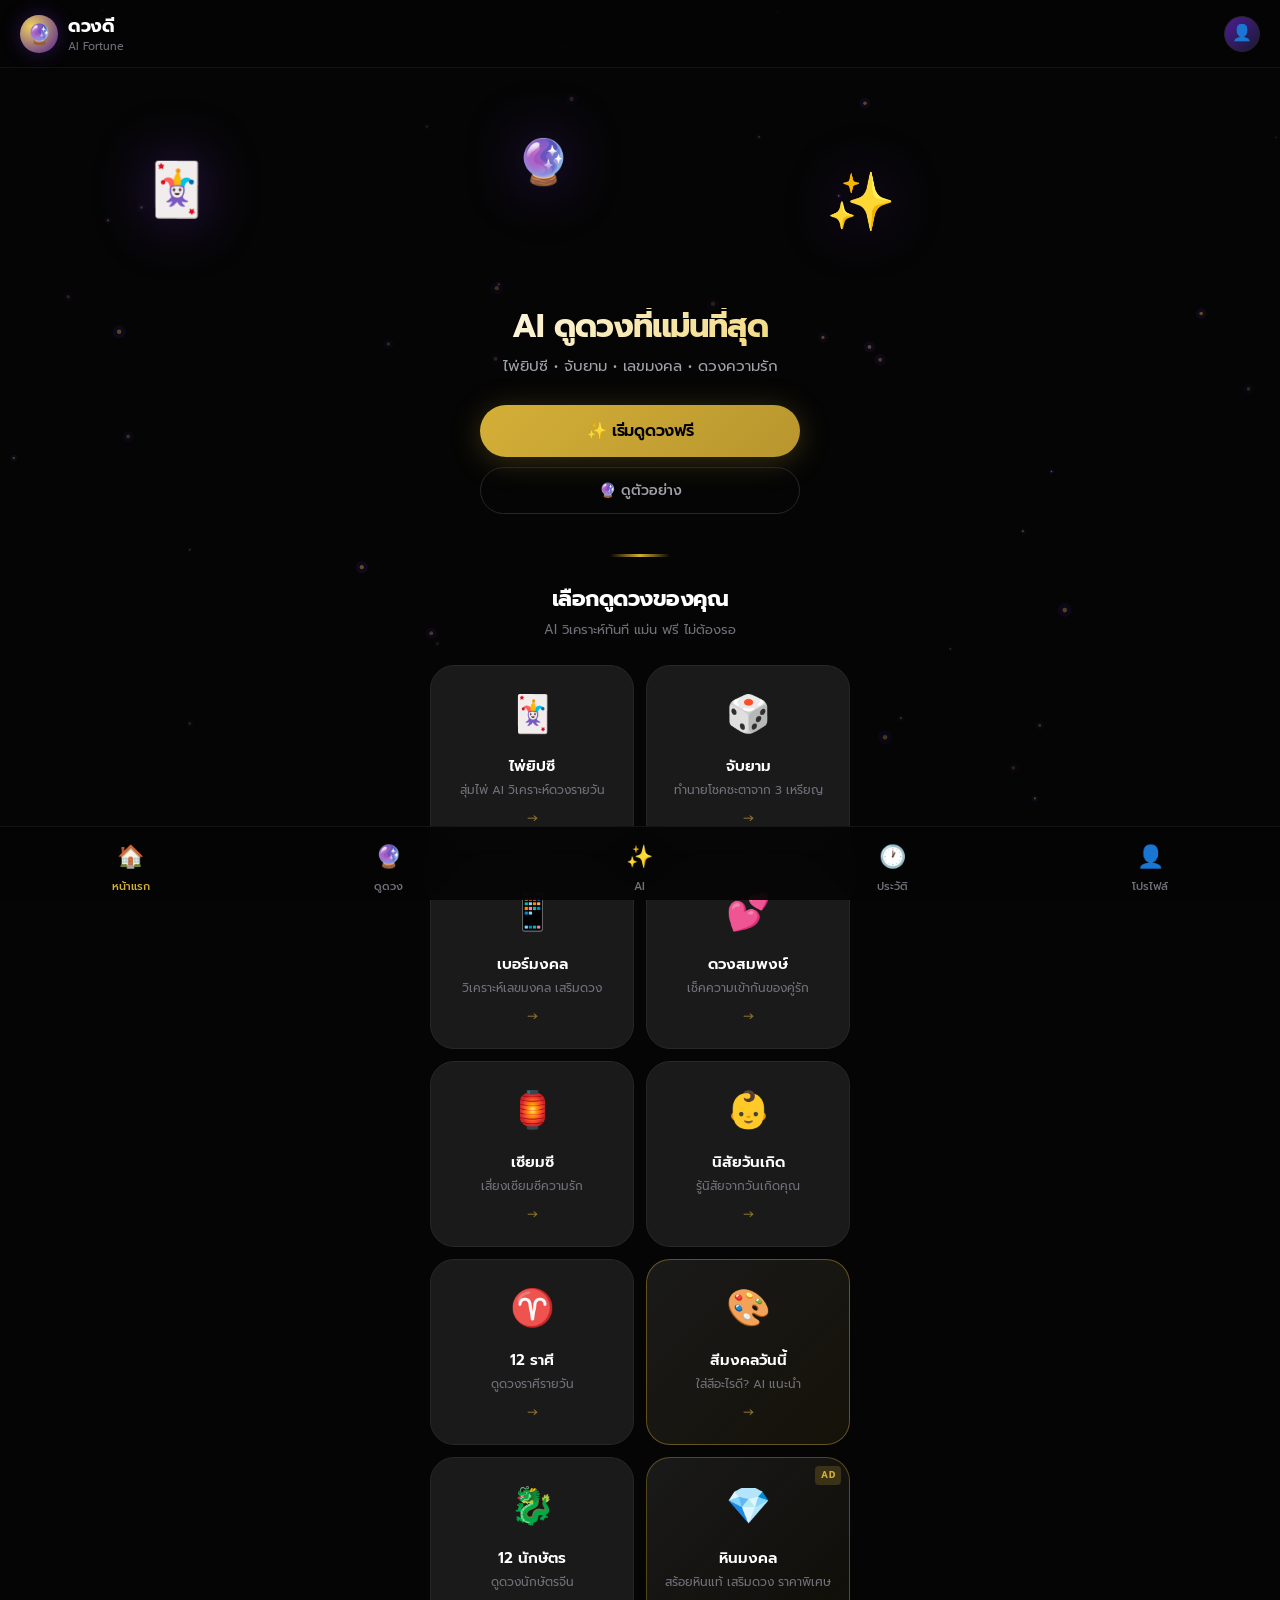
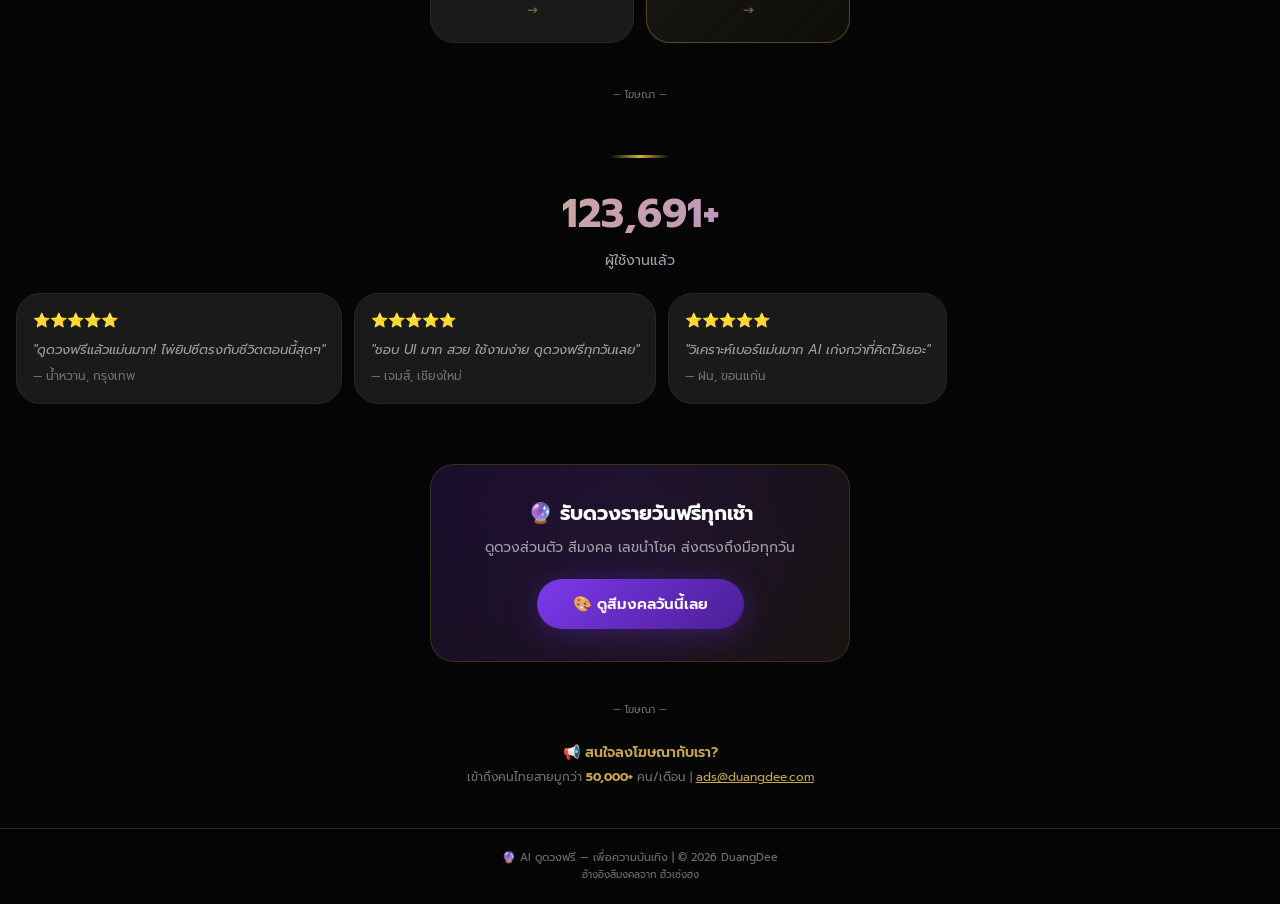
==== templates/versions/v2/index.html @ b40ad08e "v3.0.0: นภาลัย — Mystical Luxury redesign + version archive - Rebrand: ดวงดี → นภาลัย | NAPALAI ASTR" ====
<!DOCTYPE html>
<html lang="th">
<head>
<meta charset="UTF-8">
<meta name="viewport" content="width=device-width, initial-scale=1.0, viewport-fit=cover">
<title>🔮 ดวงดี — AI ดูดวงฟรี</title>
<meta name="description" content="AI ดูดวงที่แม่นที่สุด — ไพ่ยิปซี จับยาม เลขมงคล ดวงความรัก ฟรี 24 ชม.">
<link rel="stylesheet" href="/static/style.css">

<!-- Google AdSense -->
<script async src="https://pagead2.googlesyndication.com/pagead/js/adsbygoogle.js?client=ca-pub-XXXXXXXXXXXXXXXX"
     crossorigin="anonymous"></script>

<style>body{opacity:0;animation:fadeIn 0.6s ease forwards}@keyframes fadeIn{to{opacity:1}}</style>
</head>
<body>

<!-- Particles -->
<canvas id="particles"></canvas>

<!-- Navbar -->
<nav class="navbar">
  <div class="nav-left">
    <div class="nav-logo">🔮</div>
    <div class="nav-brand">
      <h1>ดวงดี</h1>
      <span>AI Fortune</span>
    </div>
  </div>
  <div class="nav-avatar">👤</div>
</nav>

<!-- Hero -->
<section class="hero">
  <div class="hero-cards">
    <span class="tarot-float">🃏</span>
    <span class="tarot-float">🔮</span>
    <span class="tarot-float">✨</span>
  </div>
  <h2>AI ดูดวงที่แม่นที่สุด</h2>
  <p>ไพ่ยิปซี • จับยาม • เลขมงคล • ดวงความรัก</p>
  <div class="hero-cta">
    <button class="btn-primary" onclick="document.querySelector('.features').scrollIntoView({behavior:'smooth'})">✨ เริ่มดูดวงฟรี</button>
    <button class="btn-secondary" onclick="scrollToSection('preview')">🔮 ดูตัวอย่าง</button>
  </div>
</section>

<!-- Features -->
<section class="features" id="fortune">
  <div class="glow-divider"></div>
  <div class="section-title">เลือกดูดวงของคุณ</div>
  <div class="section-sub">AI วิเคราะห์ทันที แม่น ฟรี ไม่ต้องรอ</div>
  <div class="feature-grid">
    <div class="feat-card fade-up" onclick="openFortune('tarot')">
      <span class="feat-icon">🃏</span>
      <h3>ไพ่ยิปซี</h3>
      <p>สุ่มไพ่ AI วิเคราะห์ดวงรายวัน</p>
      <span class="feat-arrow">→</span>
    </div>
    <div class="feat-card fade-up" onclick="openFortune('yam')">
      <span class="feat-icon">🎲</span>
      <h3>จับยาม</h3>
      <p>ทำนายโชคชะตาจาก 3 เหรียญ</p>
      <span class="feat-arrow">→</span>
    </div>
    <div class="feat-card fade-up" onclick="openFortune('phone')">
      <span class="feat-icon">📱</span>
      <h3>เบอร์มงคล</h3>
      <p>วิเคราะห์เลขมงคล เสริมดวง</p>
      <span class="feat-arrow">→</span>
    </div>
    <div class="feat-card fade-up" onclick="openFortune('compatibility')">
      <span class="feat-icon">💕</span>
      <h3>ดวงสมพงษ์</h3>
      <p>เช็คความเข้ากันของคู่รัก</p>
      <span class="feat-arrow">→</span>
    </div>
    <div class="feat-card fade-up" onclick="openFortune('siamsi')">
      <span class="feat-icon">🏮</span>
      <h3>เซียมซี</h3>
      <p>เสี่ยงเซียมซีความรัก</p>
      <span class="feat-arrow">→</span>
    </div>
    <div class="feat-card fade-up" onclick="openFortune('birthday')">
      <span class="feat-icon">👶</span>
      <h3>นิสัยวันเกิด</h3>
      <p>รู้นิสัยจากวันเกิดคุณ</p>
      <span class="feat-arrow">→</span>
    </div>
    <div class="feat-card fade-up" onclick="openFortune('zodiac')">
      <span class="feat-icon">♈</span>
      <h3>12 ราศี</h3>
      <p>ดูดวงราศีรายวัน</p>
      <span class="feat-arrow">→</span>
    </div>
    <div class="feat-card fade-up" onclick="openFortune('colorme')" style="border-color:rgba(212,175,55,0.4);background:linear-gradient(135deg,var(--bg-card),rgba(212,175,55,0.08))">
      <span class="feat-icon">🎨</span>
      <h3>สีมงคลวันนี้</h3>
      <p>ใส่สีอะไรดี? AI แนะนำ</p>
      <span class="feat-arrow">→</span>
    </div>
    <div class="feat-card fade-up" onclick="openFortune('chinese')">
      <span class="feat-icon">🐉</span>
      <h3>12 นักษัตร</h3>
      <p>ดูดวงนักษัตรจีน</p>
      <span class="feat-arrow">→</span>
    </div>
    <!-- Affiliate: Shopee สายมู -->
    <a class="feat-card affiliate-card fade-up" href="https://shope.ee/XXXXXXXXXXXXXXXXX" target="_blank" rel="nofollow sponsored">
      <span class="feat-icon">💎</span>
      <h3>หินมงคล</h3>
      <p>สร้อยหินแท้ เสริมดวง ราคาพิเศษ</p>
      <span class="feat-arrow">→</span>
    </a>
  </div>
</section>

<!-- Ad Slot 1: Top Banner -->
<div class="ad-slot" style="max-width:600px;margin:0 auto 32px;">
  <ins class="adsbygoogle"
       style="display:block"
       data-ad-client="ca-pub-XXXXXXXXXXXXXXXX"
       data-ad-slot="1234567890"
       data-ad-format="auto"
       data-full-width-responsive="true"></ins>
  <script>(adsbygoogle = window.adsbygoogle || []).push({});</script>
  <p style="font-size:10px;color:var(--text-muted);margin-top:4px;text-align:center;">— โฆษณา —</p>
</div>

<!-- Social Proof -->
<section class="social-proof fade-up" id="preview">
  <div class="glow-divider"></div>
  <div class="counter" id="user-count">0</div>
  <div class="counter-label">ผู้ใช้งานแล้ว</div>
  <div class="testimonials">
    <div class="testimonial">
      <div class="stars">⭐⭐⭐⭐⭐</div>
      <div class="quote">"ดูดวงฟรีแล้วแม่นมาก! ไพ่ยิปซีตรงกับชีวิตตอนนี้สุดๆ"</div>
      <div class="author">— น้ำหวาน, กรุงเทพ</div>
    </div>
    <div class="testimonial">
      <div class="stars">⭐⭐⭐⭐⭐</div>
      <div class="quote">"ชอบ UI มาก สวย ใช้งานง่าย ดูดวงฟรีทุกวันเลย"</div>
      <div class="author">— เจมส์, เชียงใหม่</div>
    </div>
    <div class="testimonial">
      <div class="stars">⭐⭐⭐⭐⭐</div>
      <div class="quote">"วิเคราะห์เบอร์แม่นมาก AI เก่งกว่าที่คิดไว้เยอะ"</div>
      <div class="author">— ฝน, ขอนแก่น</div>
    </div>
  </div>
</section>

<!-- Lead Magnet CTA -->
<section class="premium-cta fade-up">
  <div class="premium-card">
    <h3>🔮 รับดวงรายวันฟรีทุกเช้า</h3>
    <p>ดูดวงส่วนตัว สีมงคล เลขนำโชค ส่งตรงถึงมือทุกวัน</p>
    <button class="btn-premium" onclick="openFortune('colorme')">🎨 ดูสีมงคลวันนี้เลย</button>
  </div>
</section>

<!-- Ad Slot 2: Bottom Banner -->
<div class="ad-slot" style="max-width:600px;margin:0 auto 24px;">
  <ins class="adsbygoogle"
       style="display:block"
       data-ad-client="ca-pub-XXXXXXXXXXXXXXXX"
       data-ad-slot="1234567891"
       data-ad-format="auto"
       data-full-width-responsive="true"></ins>
  <script>(adsbygoogle = window.adsbygoogle || []).push({});</script>
  <p style="font-size:10px;color:var(--text-muted);margin-top:4px;text-align:center;">— โฆษณา —</p>
</div>

<!-- Ad Contact -->
<div style="max-width:600px;margin:0 auto 40px;text-align:center;">
  <p style="color:#c9a84c;font-weight:600;margin-bottom:4px;font-size:14px">📢 สนใจลงโฆษณากับเรา?</p>
  <p style="color:var(--text-muted);font-size:12px;">เข้าถึงคนไทยสายมูกว่า <b style="color:#c9a84c">50,000+</b> คน/เดือน | <a href="mailto:ads@duangdee.com" style="color:#c9a84c;">ads@duangdee.com</a></p>
</div>

<footer style="text-align:center;padding:20px 16px;color:var(--text-muted);font-size:11px;border-top:1px solid var(--border)">
  🔮 AI ดูดวงฟรี — เพื่อความบันเทิง | © 2026 DuangDee<br>
  <span style="font-size:10px">อ้างอิงสีมงคลจาก ฮั่วเซ่งฮง</span>
</footer>

<!-- Bottom Nav -->
<nav class="bottom-nav">
  <div class="nav-item active" onclick="scrollTopFn()">
    <span class="nav-icon">🏠</span> หน้าแรก
  </div>
  <div class="nav-item" onclick="document.querySelector('.features').scrollIntoView({behavior:'smooth'})">
    <span class="nav-icon">🔮</span> ดูดวง
  </div>
  <div class="nav-item" onclick="openFortune('tarot')">
    <span class="nav-icon">✨</span> AI
  </div>
  <div class="nav-item">
    <span class="nav-icon">🕐</span> ประวัติ
  </div>
  <div class="nav-item">
    <span class="nav-icon">👤</span> โปรไฟล์
  </div>
</nav>

<!-- Result Panel -->
<div class="result-panel" id="resultPanel">
  <button class="result-close" onclick="closeResult()">✕</button>
  <div class="loader-ring" id="loader">
    <div class="ring"></div>
  </div>
  <div class="result-reading" id="resultContent"></div>
  <!-- Ad Slot 3: In-Content (shown after reading) -->
  <div id="resultAd" style="display:none;max-width:336px;margin:24px auto 0;">
    <!-- Affiliate: Shopee -->
    <a href="https://shope.ee/XXXXXXXXXXXXXXXXX" target="_blank" rel="nofollow sponsored" style="text-decoration:none;color:inherit;display:block;margin-bottom:16px;">
      <div style="background:linear-gradient(135deg, rgba(201,168,76,0.15), rgba(124,58,237,0.1));border:1px solid rgba(201,168,76,0.3);border-radius:12px;padding:14px 16px;">
        <div style="font-size:14px;color:#c9a84c;margin-bottom:4px;">💎 เสริมดวงด้วยหินมงคล</div>
        <div style="font-size:12px;color:#9a8a6a;">สร้อยข้อมือหินแท้ ราคาพิเศษ — คลิกดูเลย!</div>
      </div>
    </a>
    <!-- AdSense -->
    <ins class="adsbygoogle"
         style="display:block"
         data-ad-client="ca-pub-XXXXXXXXXXXXXXXX"
         data-ad-slot="1234567892"
         data-ad-format="rectangle"
         data-full-width-responsive="true"></ins>
    <script>(adsbygoogle = window.adsbygoogle || []).push({});</script>
    <p style="font-size:10px;color:var(--text-muted);margin-top:4px;text-align:center;">— โฆษณา —</p>
  </div>
</div>

<!-- Feature Input Panels -->
<div class="feat-input" id="panel-phone">
  <button class="close-btn" onclick="closeInput('phone')">✕</button>
  <div class="section-title">📱 วิเคราะห์เบอร์มือถือ</div>
  <input type="tel" id="phoneVal" placeholder="กรอกเบอร์ 10 หลัก" maxlength="10">
  <button class="btn-primary btn-submit" onclick="submitFortune('phone')">🔮 วิเคราะห์</button>
</div>

<div class="feat-input" id="panel-compatibility">
  <button class="close-btn" onclick="closeInput('compatibility')">✕</button>
  <div class="section-title">💕 ดวงสมพงษ์</div>
  <input type="text" id="compP1" placeholder="ชื่อคุณ">
  <input type="text" id="compP2" placeholder="ชื่อคนรัก">
  <button class="btn-primary btn-submit" onclick="submitFortune('compatibility')">💕 เช็คดวง</button>
</div>

<div class="feat-input" id="panel-birthday">
  <button class="close-btn" onclick="closeInput('birthday')">✕</button>
  <div class="section-title">👶 นิสัยตามวันเกิด</div>
  <select id="birthdayVal">
    <option value="">เลือกวันที่เกิด</option>
    <option value="จันทร์">วันจันทร์</option>
    <option value="อังคาร">วันอังคาร</option>
    <option value="พุธ">วันพุธ</option>
    <option value="พฤหัสบดี">วันพฤหัสบดี</option>
    <option value="ศุกร์">วันศุกร์</option>
    <option value="เสาร์">วันเสาร์</option>
    <option value="อาทิตย์">วันอาทิตย์</option>
  </select>
  <button class="btn-primary btn-submit" onclick="submitFortune('birthday')">🔮 วิเคราะห์</button>
</div>

<div class="feat-input" id="panel-zodiac">
  <button class="close-btn" onclick="closeInput('zodiac')">✕</button>
  <div class="section-title">♈ เลือกราศี</div>
  <div class="zodiac-grid" id="zodiacGrid"></div>
  <button class="btn-primary btn-submit" id="zodiacSubmit" onclick="submitFortune('zodiac')" disabled>🔮 ดูดวง</button>
</div>

<div class="feat-input" id="panel-chinese">
  <button class="close-btn" onclick="closeInput('chinese')">✕</button>
  <div class="section-title">🐉 เลือกปีนักษัตร</div>
  <div class="zodiac-grid" id="chineseGrid"></div>
  <button class="btn-primary btn-submit" id="chineseSubmit" onclick="submitFortune('chinese')" disabled>🔮 ดูดวง</button>
</div>

<script>
// ── Particles ────────────────────────────────
const canvas = document.getElementById('particles');
const ctx = canvas.getContext('2d');
let particles = [];
function resize() {
  canvas.width = window.innerWidth;
  canvas.height = window.innerHeight;
}
resize(); window.addEventListener('resize', resize);

class Particle {
  constructor() {
    this.reset();
  }
  reset() {
    this.x = Math.random() * canvas.width;
    this.y = Math.random() * canvas.height;
    this.size = Math.random() * 2 + 0.5;
    this.speedX = (Math.random() - 0.5) * 0.3;
    this.speedY = (Math.random() - 0.5) * 0.3 - 0.2;
    this.opacity = Math.random() * 0.4 + 0.1;
    this.life = 0;
  }
  update() {
    this.x += this.speedX;
    this.y += this.speedY;
    this.life++;
    if (this.life > 400 || this.y < -20 || this.y > canvas.height + 20) this.reset();
  }
  draw() {
    ctx.beginPath();
    ctx.arc(this.x, this.y, this.size, 0, Math.PI * 2);
    ctx.fillStyle = `rgba(212,175,55,${this.opacity})`;
    ctx.fill();
    // Glow
    ctx.beginPath();
    ctx.arc(this.x, this.y, this.size * 3, 0, Math.PI * 2);
    ctx.fillStyle = `rgba(124,58,237,${this.opacity * 0.2})`;
    ctx.fill();
  }
}

for (let i = 0; i < 50; i++) particles.push(new Particle());
function animate() {
  ctx.clearRect(0, 0, canvas.width, canvas.height);
  particles.forEach(p => { p.update(); p.draw(); });
  requestAnimationFrame(animate);
}
animate();

// ── Counter ──────────────────────────────────
let count = 120000;
function animateCounter() {
  const el = document.getElementById('user-count');
  const target = 127384;
  const step = (target - count) / 100;
  const timer = setInterval(() => {
    count += step;
    if (count >= target) { count = target; clearInterval(timer); }
    el.textContent = Math.floor(count).toLocaleString() + '+';
  }, 30);
}
setTimeout(animateCounter, 500);

// ── Fortune System ───────────────────────────
const API = {
  tarot:    ['/api/tarot', {}],
  yam:      ['/api/yam', {}],
  siamsi:   ['/api/siamsi', {}],
  phone:    ['/api/phone', null],
  compatibility: ['/api/compatibility', null],
  birthday: ['/api/birthday', null],
  zodiac:   ['/api/zodiac', null],
  chinese:  ['/api/chinese', null],
  colorme:  ['/api/colorme', {}],
};

let selectedZodiac = null, selectedChinese = null;

function openFortune(type) {
  const inputs = ['phone','compatibility','birthday','zodiac','chinese'];
  if (inputs.includes(type)) {
    document.getElementById('panel-'+type).classList.add('show');
    if (type === 'zodiac') buildZodiacGrid();
    if (type === 'chinese') buildChineseGrid();
    return;
  }
  // Auto-submit types
  showResult();
  callAPI(type, {});
}

function closeInput(type) {
  document.getElementById('panel-'+type).classList.remove('show');
}

function submitFortune(type) {
  let data = {};
  if (type === 'phone') {
    const v = document.getElementById('phoneVal').value.trim();
    if (v.length < 9) return alert('กรุณากรอกเบอร์ 10 หลัก');
    data = { number: v };
  } else if (type === 'compatibility') {
    const p1 = document.getElementById('compP1').value.trim();
    const p2 = document.getElementById('compP2').value.trim();
    if (!p1 || !p2) return alert('กรุณากรอกทั้งสองคน');
    data = { person1: p1, person2: p2 };
  } else if (type === 'birthday') {
    const d = document.getElementById('birthdayVal').value;
    if (!d) return alert('กรุณาเลือกวันเกิด');
    data = { day: d };
  } else if (type === 'zodiac') {
    if (!selectedZodiac) return;
    data = { sign: selectedZodiac };
  } else if (type === 'chinese') {
    if (!selectedChinese) return;
    data = { year: selectedChinese };
  }
  closeInput(type);
  showResult();
  callAPI(type, data);
}

function buildZodiacGrid() {
  const signs = ['เมษ','พฤษภ','เมถุน','กรกฎ','สิงห์','กันย์','ตุลย์','พิจิก','ธนู','มังกร','กุมภ์','มีน'];
  const grid = document.getElementById('zodiacGrid');
  grid.innerHTML = signs.map(s => `<button class="zodiac-btn" onclick="selectZodiac('${s}')">♈ ${s}</button>`).join('');
  selectedZodiac = null;
  document.getElementById('zodiacSubmit').disabled = true;
}

function selectZodiac(s) {
  selectedZodiac = s;
  document.querySelectorAll('#zodiacGrid .zodiac-btn').forEach(b => b.classList.remove('selected'));
  document.querySelectorAll('#zodiacGrid .zodiac-btn').forEach(b => {
    if (b.textContent.includes(s)) b.classList.add('selected');
  });
  document.getElementById('zodiacSubmit').disabled = false;
}

function buildChineseGrid() {
  const years = ['ชวด','ฉลู','ขาล','เถาะ','มะโรง','มะเส็ง','มะเมีย','มะแม','วอก','ระกา','จอ','กุน'];
  const grid = document.getElementById('chineseGrid');
  grid.innerHTML = years.map(y => `<button class="zodiac-btn" onclick="selectChinese('${y}')">🐉 ${y}</button>`).join('');
  selectedChinese = null;
  document.getElementById('chineseSubmit').disabled = true;
}

function selectChinese(y) {
  selectedChinese = y;
  document.querySelectorAll('#chineseGrid .zodiac-btn').forEach(b => b.classList.remove('selected'));
  document.querySelectorAll('#chineseGrid .zodiac-btn').forEach(b => {
    if (b.textContent.includes(y)) b.classList.add('selected');
  });
  document.getElementById('chineseSubmit').disabled = false;
}

function showResult() {
  const panel = document.getElementById('resultPanel');
  panel.classList.add('show');
  document.getElementById('loader').style.display = 'flex';
  document.getElementById('resultContent').innerHTML = '';
  document.getElementById('resultAd').style.display = 'none';
}

function closeResult() {
  document.getElementById('resultPanel').classList.remove('show');
  document.getElementById('resultAd').style.display = 'none';
}

async function callAPI(type, data) {
  try {
    const resp = await fetch(API[type][0], {
      method: 'POST',
      headers: {'Content-Type': 'application/json'},
      body: JSON.stringify(data)
    });
    const json = await resp.json();
    document.getElementById('loader').style.display = 'none';
    document.getElementById('resultContent').innerHTML = formatReading(type, json);
    document.getElementById('resultAd').style.display = 'block';
  } catch(e) {
    document.getElementById('loader').style.display = 'none';
    document.getElementById('resultContent').innerHTML = '<p>ขออภัย ระบบขัดข้อง กรุณาลองใหม่ 🔮</p>';
    document.getElementById('resultAd').style.display = 'block';
  }
}

function formatReading(type, data) {
  if (type === 'colorme') {
    const swatch = `<div style="width:70px;height:70px;border-radius:50%;background:${data.hex};margin:0 auto 14px;box-shadow:0 0 40px ${data.hex}40, 0 0 80px ${data.hex}20"></div>`;
    const cats = [
      ['💼','การงาน',data.career],
      ['💰','การเงิน',data.money],
      ['💕','ความรัก',data.love],
      ['🏥','สุขภาพ',data.health],
      ['🍀','โชคลาภ',data.luck],
    ];
    const grid = `<div style="display:grid;grid-template-columns:1fr 1fr;gap:8px;margin-bottom:16px">${cats.map(c =>
      `<div style="background:rgba(255,255,255,0.03);border:1px solid var(--border);border-radius:10px;padding:10px;text-align:center">
        <div style="font-size:18px">${c[0]}</div>
        <div style="font-size:11px;color:var(--text-muted);margin-bottom:2px">${c[1]}</div>
        <div style="font-size:13px;color:#c9a84c;font-weight:500">${c[2]}</div>
      </div>`).join('')}</div>`;
    const nums = `<p style="text-align:center;margin-bottom:12px">🔢 เลขนำโชค: <span style="color:#c9a84c">${(data.lucky_numbers||[]).join(', ')}</span></p>`;
    const forbid = `<p style="text-align:center;font-size:12px;color:var(--text-muted);margin-bottom:16px">❌ หลีกเลี่ยง: ${data.forbidden}</p>`;
    return swatch + `<h3 style="text-align:center;font-size:16px;margin-bottom:2px">วัน${data.day}</h3><p style="text-align:center;font-size:13px;color:#c9a84c">ดาว${data.planet}</p>` + grid + forbid + nums + `<p style="margin-top:8px">${(data.reading||'').replace(/\n/g,'<br>')}</p>`;
  }
  let header = '';
  if (type === 'tarot' && data.card) {
    header = `<div style="width:100px;height:140px;background:linear-gradient(135deg,rgba(124,58,237,0.2),rgba(212,175,55,0.1));border:1px solid rgba(212,175,55,0.3);border-radius:10px;margin:0 auto 16px;display:flex;align-items:center;justify-content:center;font-size:48px;box-shadow:0 0 30px rgba(124,58,237,0.2)">🔮</div>`;
    header += `<h3 style="text-align:center;color:#c9a84c;font-size:18px;margin-bottom:2px">${data.card.th}</h3>`;
    header += `<p style="text-align:center;color:var(--text-muted);font-size:12px;margin-bottom:16px">${data.card.name}</p>`;
  }
  if (type === 'yam' && data.coins) {
    header = `<div style="text-align:center;font-size:36px;margin-bottom:8px">${data.coins.map(c=>c==='หัว'?'🪙':'🪙').join(' ')}</div>`;
    header += `<p style="text-align:center;color:var(--text-muted);font-size:13px;margin-bottom:16px">${data.coins.join(' • ')}</p>`;
  }
  if (type === 'phone' && data.sum) {
    header = `<p style="text-align:center;margin-bottom:12px"><span style="color:var(--text-muted)">📱 ${data.number}</span> → <span style="color:#c9a84c;font-size:24px;font-weight:700">${data.sum}</span></p>`;
  }
  if (type === 'compatibility') {
    header = `<p style="text-align:center;font-size:18px;margin-bottom:16px"><span style="color:#c9a84c">${data.person1}</span> 💕 <span style="color:#c9a84c">${data.person2}</span></p>`;
  }
  if (type === 'siamsi' && data.number) {
    header = `<div style="text-align:center;font-size:40px;margin-bottom:8px">🏮</div>`;
    header += `<p style="text-align:center;color:#c9a84c;font-size:16px;margin-bottom:16px">ใบที่ ${data.number}</p>`;
  }
  if (type === 'birthday' && data.day) {
    header = `<p style="text-align:center;margin-bottom:12px">👶 เกิดวัน<span style="color:#c9a84c;font-weight:600">${data.day}</span></p>`;
  }
  if (type === 'zodiac' && data.sign) {
    header = `<p style="text-align:center;margin-bottom:12px">♈ ราศี<span style="color:#c9a84c;font-weight:600">${data.sign}</span> — ${data.date||''}</p>`;
  }
  if (type === 'chinese' && data.year) {
    header = `<p style="text-align:center;margin-bottom:12px">🐉 ปี<span style="color:#c9a84c;font-weight:600">${data.year}</span> (${data.animal||''}) — ${data.date||''}</p>`;
  }
  if (data.reading) {
    return header + `<p>${data.reading.replace(/\n/g, '<br>')}</p>`;
  }
  return `<p>${JSON.stringify(data)}</p>`;
}

// ── Ad Tracking ─────────────────────────────
function trackAd(slot) {
  fetch('/api/stats').catch(()=>{});
  console.log('📊 Ad:', slot);
}

// ── Scroll animations ────────────────────────
const observer = new IntersectionObserver(entries => {
  entries.forEach(entry => {
    if (entry.isIntersecting) entry.target.classList.add('visible');
  });
}, { threshold: 0.1 });

document.querySelectorAll('.fade-up').forEach(el => observer.observe(el));

function scrollToSection(id) {
  document.getElementById(id).scrollIntoView({ behavior: 'smooth' });
}
function scrollTopFn() {
  window.scrollTo({ top: 0, behavior: 'smooth' });
}
</script>
</body>
</html>
---- static/style.css ----
@import url('https://fonts.googleapis.com/css2?family=Prompt:wght@300;400;500;600;700&family=IBM+Plex+Sans+Thai:wght@300;400;500;600;700&display=swap');

:root {
  --bg-deep: #050505;
  --bg-charcoal: #0a0a0a;
  --bg-surface: #111111;
  --bg-card: #1a1a1a;
  --gold: #D4AF37;
  --gold-light: #F0D060;
  --gold-dim: #8B7332;
  --purple: #7C3AED;
  --purple-glow: #9B6DFF;
  --purple-dim: #4C1D95;
  --text: #FFFFFF;
  --text-secondary: #A1A1AA;
  --text-muted: #71717A;
  --border: #27272A;
  --border-glow: rgba(212, 175, 55, 0.15);
  --glass: rgba(255, 255, 255, 0.03);
  --glass-border: rgba(255, 255, 255, 0.06);
  --radius: 24px;
  --radius-sm: 14px;
  --radius-xs: 10px;
  --font: 'Prompt', 'IBM Plex Sans Thai', sans-serif;
}

* { margin: 0; padding: 0; box-sizing: border-box; }
html { scroll-behavior: smooth; }
body {
  font-family: var(--font);
  background: var(--bg-deep);
  color: var(--text);
  line-height: 1.6;
  overflow-x: hidden;
  -webkit-font-smoothing: antialiased;
}

/* Particle canvas */
#particles {
  position: fixed; top: 0; left: 0; width: 100%; height: 100%;
  pointer-events: none; z-index: 0;
}

/* Glass navbar */
.navbar {
  position: sticky; top: 0; z-index: 100;
  background: rgba(5,5,5,0.85);
  backdrop-filter: blur(20px) saturate(180%);
  -webkit-backdrop-filter: blur(20px) saturate(180%);
  border-bottom: 1px solid var(--glass-border);
  padding: 12px 20px;
  display: flex; align-items: center; justify-content: space-between;
}
.nav-left { display: flex; align-items: center; gap: 10px; }
.nav-logo {
  width: 38px; height: 38px; border-radius: 50%;
  background: radial-gradient(circle at 30% 30%, var(--gold-light), var(--purple-dim));
  display: flex; align-items: center; justify-content: center;
  font-size: 20px; animation: crystalGlow 3s ease-in-out infinite;
  box-shadow: 0 0 20px rgba(124,58,237,0.3);
}
@keyframes crystalGlow {
  0%,100% { box-shadow: 0 0 20px rgba(124,58,237,0.3); }
  50% { box-shadow: 0 0 40px rgba(124,58,237,0.6), 0 0 60px rgba(212,175,55,0.2); }
}
.nav-brand h1 { font-size: 18px; font-weight: 700; color: var(--text); letter-spacing: -0.5px; }
.nav-brand span { font-size: 11px; color: var(--text-muted); display: block; margin-top: -3px; }
.nav-avatar {
  width: 36px; height: 36px; border-radius: 50%;
  background: linear-gradient(135deg, var(--purple-dim), #1a1a2e);
  border: 1.5px solid var(--border);
  display: flex; align-items: center; justify-content: center;
  font-size: 16px; cursor: pointer;
}

/* Hero */
.hero {
  position: relative; z-index: 1;
  text-align: center; padding: 60px 20px 40px;
  overflow: hidden;
}
.hero-cards {
  position: relative; height: 160px; margin-bottom: 20px;
}
.tarot-float {
  position: absolute; font-size: 48px;
  filter: drop-shadow(0 0 30px rgba(124,58,237,0.4));
  animation: floatCard 6s ease-in-out infinite;
}
.tarot-float:nth-child(1) { left: 10%; top: 20px; animation-delay: 0s; font-size: 52px; }
.tarot-float:nth-child(2) { left: 40%; top: 0px; animation-delay: -2s; font-size: 44px; }
.tarot-float:nth-child(3) { left: 65%; top: 30px; animation-delay: -4s; font-size: 56px; }
@keyframes floatCard {
  0%,100% { transform: translateY(0) rotate(-3deg); }
  50% { transform: translateY(-20px) rotate(3deg); }
}
.hero h2 {
  font-size: 32px; font-weight: 700; letter-spacing: -1px;
  line-height: 1.2; margin-bottom: 8px;
  background: linear-gradient(135deg, #fff 30%, var(--gold-light) 70%);
  -webkit-background-clip: text; -webkit-text-fill-color: transparent;
}
.hero p {
  font-size: 15px; color: var(--text-secondary);
  margin-bottom: 28px; line-height: 1.5;
}
.hero-cta {
  display: flex; flex-direction: column; gap: 10px;
  max-width: 320px; margin: 0 auto;
}
.btn-primary {
  background: linear-gradient(135deg, var(--gold), #B8962E);
  color: #000; border: none; padding: 14px 32px;
  border-radius: 50px; font-size: 16px; font-weight: 600;
  cursor: pointer; letter-spacing: -0.3px;
  transition: all 0.3s;
  box-shadow: 0 4px 30px rgba(212,175,55,0.25);
  font-family: var(--font);
}
.btn-primary:active { transform: scale(0.96); }
.btn-secondary {
  background: transparent; color: var(--text-secondary);
  border: 1px solid var(--border); padding: 12px 32px;
  border-radius: 50px; font-size: 14px; font-weight: 500;
  cursor: pointer; transition: all 0.3s;
  font-family: var(--font);
}
.btn-secondary:hover { border-color: var(--gold-dim); color: var(--text); }

/* Glow divider */
.glow-divider {
  width: 60px; height: 3px; border-radius: 3px;
  background: linear-gradient(90deg, transparent, var(--gold), transparent);
  margin: 0 auto 24px;
}

/* Feature grid */
.section-title {
  text-align: center; font-size: 22px; font-weight: 700;
  margin-bottom: 4px; letter-spacing: -0.5px;
}
.section-sub {
  text-align: center; font-size: 13px; color: var(--text-muted);
  margin-bottom: 24px;
}
.features {
  position: relative; z-index: 1;
  padding: 0 16px 40px;
}
.feature-grid {
  display: grid; grid-template-columns: 1fr 1fr;
  gap: 12px; max-width: 420px; margin: 0 auto;
}
.feat-card {
  background: var(--bg-card);
  border: 1px solid var(--border);
  border-radius: var(--radius);
  padding: 20px 16px;
  cursor: pointer; transition: all 0.3s;
  position: relative; overflow: hidden;
  text-align: center;
}
.feat-card::after {
  content: ''; position: absolute; inset: 0;
  background: linear-gradient(135deg, transparent, rgba(212,175,55,0.03));
  opacity: 0; transition: opacity 0.3s;
}
.feat-card:active::after { opacity: 1; }
.feat-card:active { transform: scale(0.97); border-color: var(--gold-dim); }
.feat-icon {
  font-size: 36px; margin-bottom: 10px;
  display: block; transition: transform 0.3s;
}
.feat-card:active .feat-icon { transform: scale(1.15); }
.feat-card h3 { font-size: 15px; font-weight: 600; color: var(--text); margin-bottom: 4px; }
.feat-card p { font-size: 12px; color: var(--text-muted); line-height: 1.4; }
.feat-arrow {
  display: inline-block; margin-top: 8px; font-size: 14px; color: var(--gold-dim);
  transition: all 0.3s;
}
.feat-card:active .feat-arrow { transform: translateX(4px); color: var(--gold); }

/* Affiliate card — gold-tinted */
.affiliate-card {
  border-color: rgba(212,175,55,0.35) !important;
  background: linear-gradient(135deg, var(--bg-card), rgba(212,175,55,0.05)) !important;
  text-decoration: none !important;
}
.affiliate-card::before {
  content: 'AD';
  position: absolute; top: 8px; right: 8px;
  background: rgba(212,175,55,0.2); color: var(--gold);
  font-size: 9px; font-weight: 700; padding: 2px 6px;
  border-radius: 4px; letter-spacing: 0.5px;
}
.affiliate-card:active {
  border-color: var(--gold) !important;
  box-shadow: 0 0 20px rgba(212,175,55,0.15);
}

/* Active/highlight card */
.feat-card.active {
  border-color: var(--gold-dim);
  box-shadow: 0 0 30px rgba(124,58,237,0.1), 0 0 60px rgba(212,175,55,0.05);
}

/* Shine animation on card */
@keyframes shine {
  0% { left: -100%; }
  100% { left: 200%; }
}
.feat-card .shine {
  position: absolute; top: 0; left: -100%;
  width: 50%; height: 100%;
  background: linear-gradient(90deg, transparent, rgba(255,255,255,0.02), transparent);
  transform: skewX(-25deg);
}

/* Social proof */
.social-proof {
  position: relative; z-index: 1;
  text-align: center; padding: 20px 16px 40px;
}
.counter {
  font-size: 40px; font-weight: 700;
  background: linear-gradient(135deg, var(--gold-light), var(--purple-glow));
  -webkit-background-clip: text; -webkit-text-fill-color: transparent;
}
.counter-label { font-size: 14px; color: var(--text-secondary); margin-top: 4px; }
.testimonials {
  display: flex; gap: 12px; overflow-x: auto;
  padding: 20px 0; scroll-snap-type: x mandatory;
  -webkit-overflow-scrolling: touch;
}
.testimonial {
  min-width: 260px; scroll-snap-align: start;
  background: var(--bg-card); border: 1px solid var(--border);
  border-radius: var(--radius); padding: 16px;
  text-align: left;
}
.testimonial .stars { color: var(--gold); font-size: 14px; margin-bottom: 8px; }
.testimonial .quote { font-size: 13px; color: var(--text-secondary); font-style: italic; line-height: 1.5; }
.testimonial .author { font-size: 12px; color: var(--text-muted); margin-top: 8px; }

/* Premium CTA */
.premium-cta {
  position: relative; z-index: 1;
  margin: 0 16px 40px; max-width: 420px; margin-left: auto; margin-right: auto;
}
.premium-card {
  background: linear-gradient(135deg, rgba(124,58,237,0.15), rgba(212,175,55,0.08));
  border: 1px solid rgba(212,175,55,0.2);
  border-radius: var(--radius);
  padding: 32px 24px; text-align: center;
  position: relative; overflow: hidden;
}
.premium-card::before {
  content: ''; position: absolute; top: -50%; left: -50%;
  width: 200%; height: 200%;
  background: radial-gradient(circle, rgba(124,58,237,0.1) 0%, transparent 70%);
  animation: premiumPulse 4s ease-in-out infinite;
}
@keyframes premiumPulse {
  0%,100% { transform: scale(1); opacity: 0.5; }
  50% { transform: scale(1.2); opacity: 1; }
}
.premium-card > * { position: relative; z-index: 1; }
.premium-card h3 { font-size: 20px; font-weight: 700; margin-bottom: 8px; }
.premium-card p { font-size: 14px; color: var(--text-secondary); margin-bottom: 20px; }
.btn-premium {
  background: linear-gradient(135deg, var(--purple), var(--purple-dim));
  color: #fff; border: none; padding: 14px 36px;
  border-radius: 50px; font-size: 15px; font-weight: 600;
  cursor: pointer; box-shadow: 0 4px 30px rgba(124,58,237,0.3);
  transition: all 0.3s; font-family: var(--font);
}
.btn-premium:active { transform: scale(0.96); }

/* Result panel */
.result-panel {
  position: fixed; inset: 0; z-index: 200;
  background: rgba(5,5,5,0.95);
  backdrop-filter: blur(30px);
  -webkit-backdrop-filter: blur(30px);
  display: none; flex-direction: column;
  overflow-y: auto; padding: 60px 20px 120px;
}
.result-panel.show { display: flex; }
.result-close {
  position: fixed; top: 16px; right: 16px; z-index: 201;
  width: 40px; height: 40px; border-radius: 50%;
  background: var(--bg-card); border: 1px solid var(--border);
  color: var(--text-secondary); font-size: 18px;
  cursor: pointer; display: none; align-items: center; justify-content: center;
}
.result-panel.show .result-close { display: flex; }
.result-reading {
  max-width: 480px; margin: 0 auto;
  font-size: 14px; line-height: 1.8; color: var(--text-secondary);
  white-space: pre-wrap;
}
.result-reading .section-title {
  color: var(--gold); font-weight: 600; margin-top: 16px; font-size: 15px;
}
.loader-ring {
  display: none; align-items: center; justify-content: center;
  padding: 40px;
}
.loader-ring .ring {
  width: 40px; height: 40px; border-radius: 50%;
  border: 3px solid var(--border);
  border-top-color: var(--gold);
  animation: spin 0.8s linear infinite;
}
@keyframes spin { to { transform: rotate(360deg); } }

/* Bottom nav */
.bottom-nav {
  position: fixed; bottom: 0; left: 0; right: 0; z-index: 100;
  background: rgba(5,5,5,0.9);
  backdrop-filter: blur(20px);
  -webkit-backdrop-filter: blur(20px);
  border-top: 1px solid var(--glass-border);
  display: flex; justify-content: space-around;
  padding: 8px 0 env(safe-area-inset-bottom, 12px);
}
.nav-item {
  display: flex; flex-direction: column; align-items: center; gap: 4px;
  cursor: pointer; padding: 4px 16px; color: var(--text-muted);
  transition: all 0.2s; font-size: 11px; font-weight: 500;
  font-family: var(--font);
}
.nav-item .nav-icon { font-size: 22px; }
.nav-item.active { color: var(--gold); }

/* Feature panels (hidden by default) */
.feat-input {
  position: fixed; inset: 0; z-index: 200;
  background: rgba(5,5,5,0.95);
  backdrop-filter: blur(30px);
  display: none; flex-direction: column; align-items: center;
  justify-content: center; gap: 16px; padding: 20px;
}
.feat-input.show { display: flex; }
.feat-input .close-btn {
  position: fixed; top: 16px; right: 16px;
  width: 40px; height: 40px; border-radius: 50%;
  background: var(--bg-card); border: 1px solid var(--border);
  color: var(--text-secondary); font-size: 18px; cursor: pointer;
  display: flex; align-items: center; justify-content: center;
}
.feat-input input, .feat-input select {
  width: 100%; max-width: 300px; padding: 14px 18px;
  border-radius: var(--radius-xs); background: var(--bg-card);
  border: 1px solid var(--border); color: var(--text);
  font-size: 16px; font-family: var(--font); outline: none;
  transition: border-color 0.3s;
}
.feat-input input:focus, .feat-input select:focus {
  border-color: var(--gold-dim);
}
.feat-input .btn-submit {
  width: 100%; max-width: 300px;
}

/* Zodiac wheel */
.zodiac-grid {
  display: grid; grid-template-columns: repeat(3, 1fr);
  gap: 8px; max-width: 300px;
}
.zodiac-btn {
  padding: 10px 8px; border-radius: var(--radius-xs);
  background: var(--bg-card); border: 1px solid var(--border);
  color: var(--text-secondary); cursor: pointer;
  font-size: 13px; font-family: var(--font);
  transition: all 0.2s;
}
.zodiac-btn:active { border-color: var(--gold-dim); color: var(--gold); background: rgba(212,175,55,0.1); }
.zodiac-btn.selected { border-color: var(--gold); color: var(--gold); background: rgba(212,175,55,0.12); }

/* Ad slots */
.ad-native {
  background: rgba(255,255,255,0.02);
  border: 1px dashed rgba(255,255,255,0.08);
  border-radius: var(--radius);
  padding: 16px; text-align: center; cursor: pointer;
  transition: all 0.2s;
}
.ad-native:hover { border-color: var(--gold-dim); }
.ad-label { font-size: 10px; color: var(--text-muted); margin-bottom: 6px; }
.ad-title { font-size: 14px; color: var(--gold); font-weight: 600; }
.ad-desc { font-size: 12px; color: var(--text-muted); margin-top: 4px; }

/* Animation classes */
.fade-up {
  opacity: 0; transform: translateY(30px);
  transition: all 0.6s cubic-bezier(0.16, 1, 0.3, 1);
}
.fade-up.visible { opacity: 1; transform: translateY(0); }

/* Scrollbar */
::-webkit-scrollbar { width: 4px; }
::-webkit-scrollbar-track { background: transparent; }
::-webkit-scrollbar-thumb { background: var(--border); border-radius: 4px; }
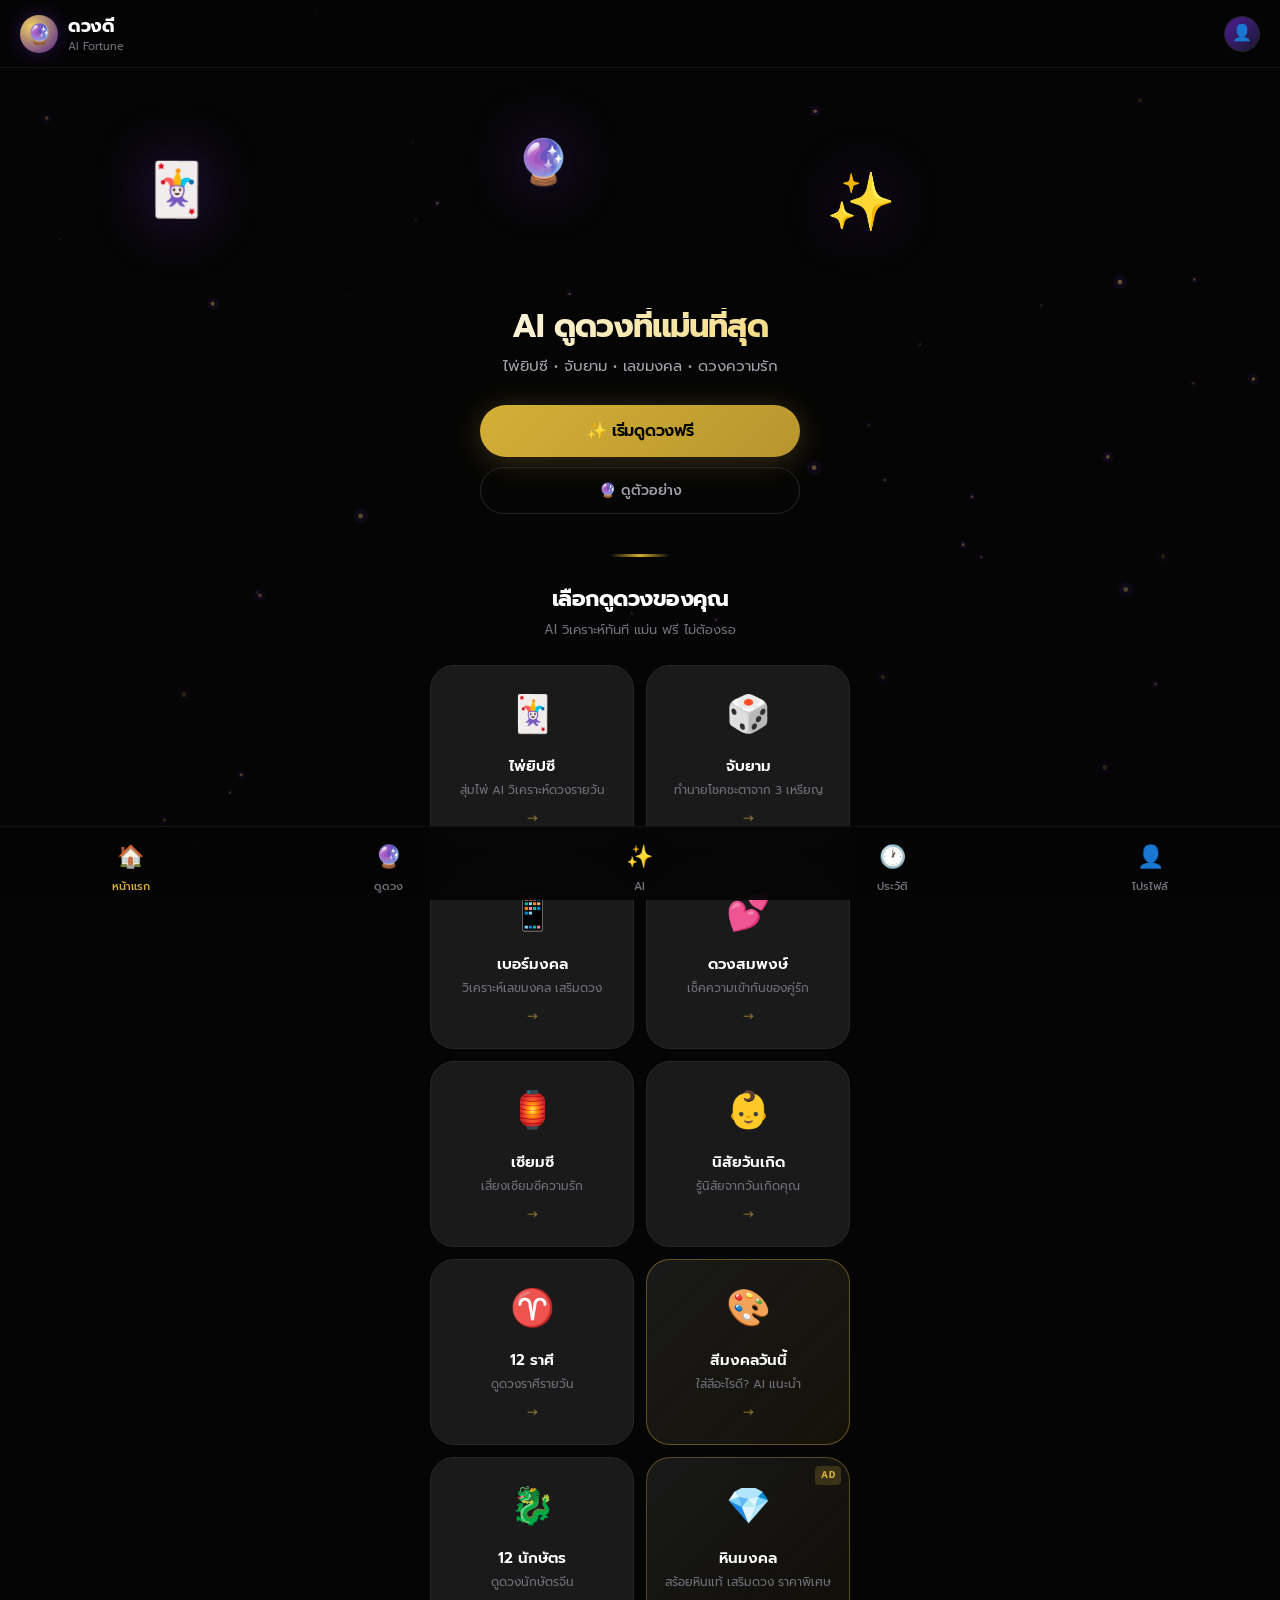
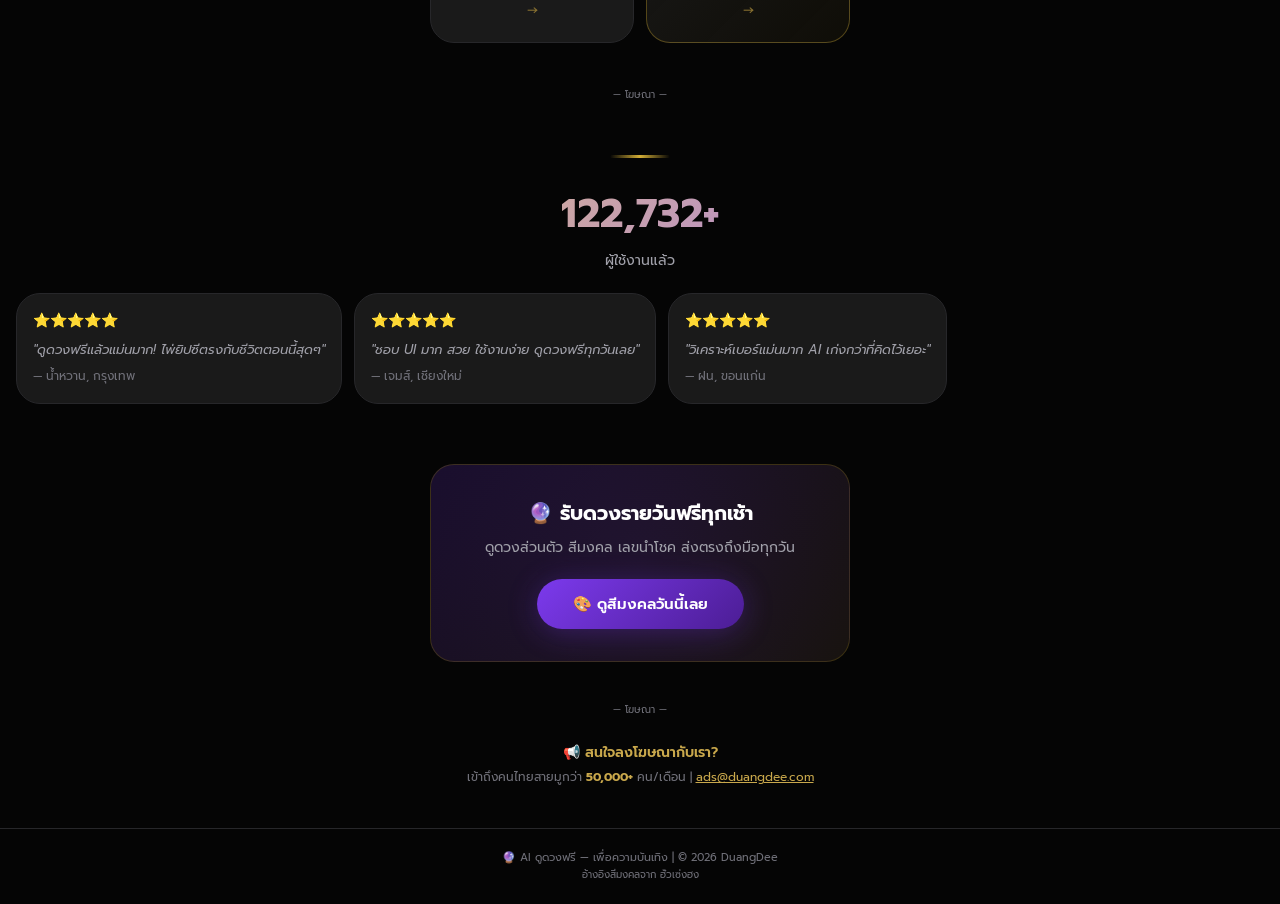
==== commit 3f02fc69: "fix: ย้าย Shopee affiliate ขึ้นมาอยู่หลัง services — คนจะเห็นและคลิก" ====
--- a/templates/versions/v2/index.html
+++ b/templates/versions/v2/index.html
@@ -106,7 +106,7 @@
       <span class="feat-arrow">→</span>
     </div>
     <!-- Affiliate: Shopee สายมู -->
-    <a class="feat-card affiliate-card fade-up" href="https://shope.ee/XXXXXXXXXXXXXXXXX" target="_blank" rel="nofollow sponsored">
+    <a class="feat-card affiliate-card fade-up" href="https://s.shopee.co.th/LkQJQjFdC" target="_blank" rel="nofollow sponsored">
       <span class="feat-icon">💎</span>
       <h3>หินมงคล</h3>
       <p>สร้อยหินแท้ เสริมดวง ราคาพิเศษ</p>
@@ -212,7 +212,7 @@
   <!-- Ad Slot 3: In-Content (shown after reading) -->
   <div id="resultAd" style="display:none;max-width:336px;margin:24px auto 0;">
     <!-- Affiliate: Shopee -->
-    <a href="https://shope.ee/XXXXXXXXXXXXXXXXX" target="_blank" rel="nofollow sponsored" style="text-decoration:none;color:inherit;display:block;margin-bottom:16px;">
+    <a href="https://s.shopee.co.th/8ATHe0bFQ3" target="_blank" rel="nofollow sponsored" style="text-decoration:none;color:inherit;display:block;margin-bottom:16px;">
       <div style="background:linear-gradient(135deg, rgba(201,168,76,0.15), rgba(124,58,237,0.1));border:1px solid rgba(201,168,76,0.3);border-radius:12px;padding:14px 16px;">
         <div style="font-size:14px;color:#c9a84c;margin-bottom:4px;">💎 เสริมดวงด้วยหินมงคล</div>
         <div style="font-size:12px;color:#9a8a6a;">สร้อยข้อมือหินแท้ ราคาพิเศษ — คลิกดูเลย!</div>
